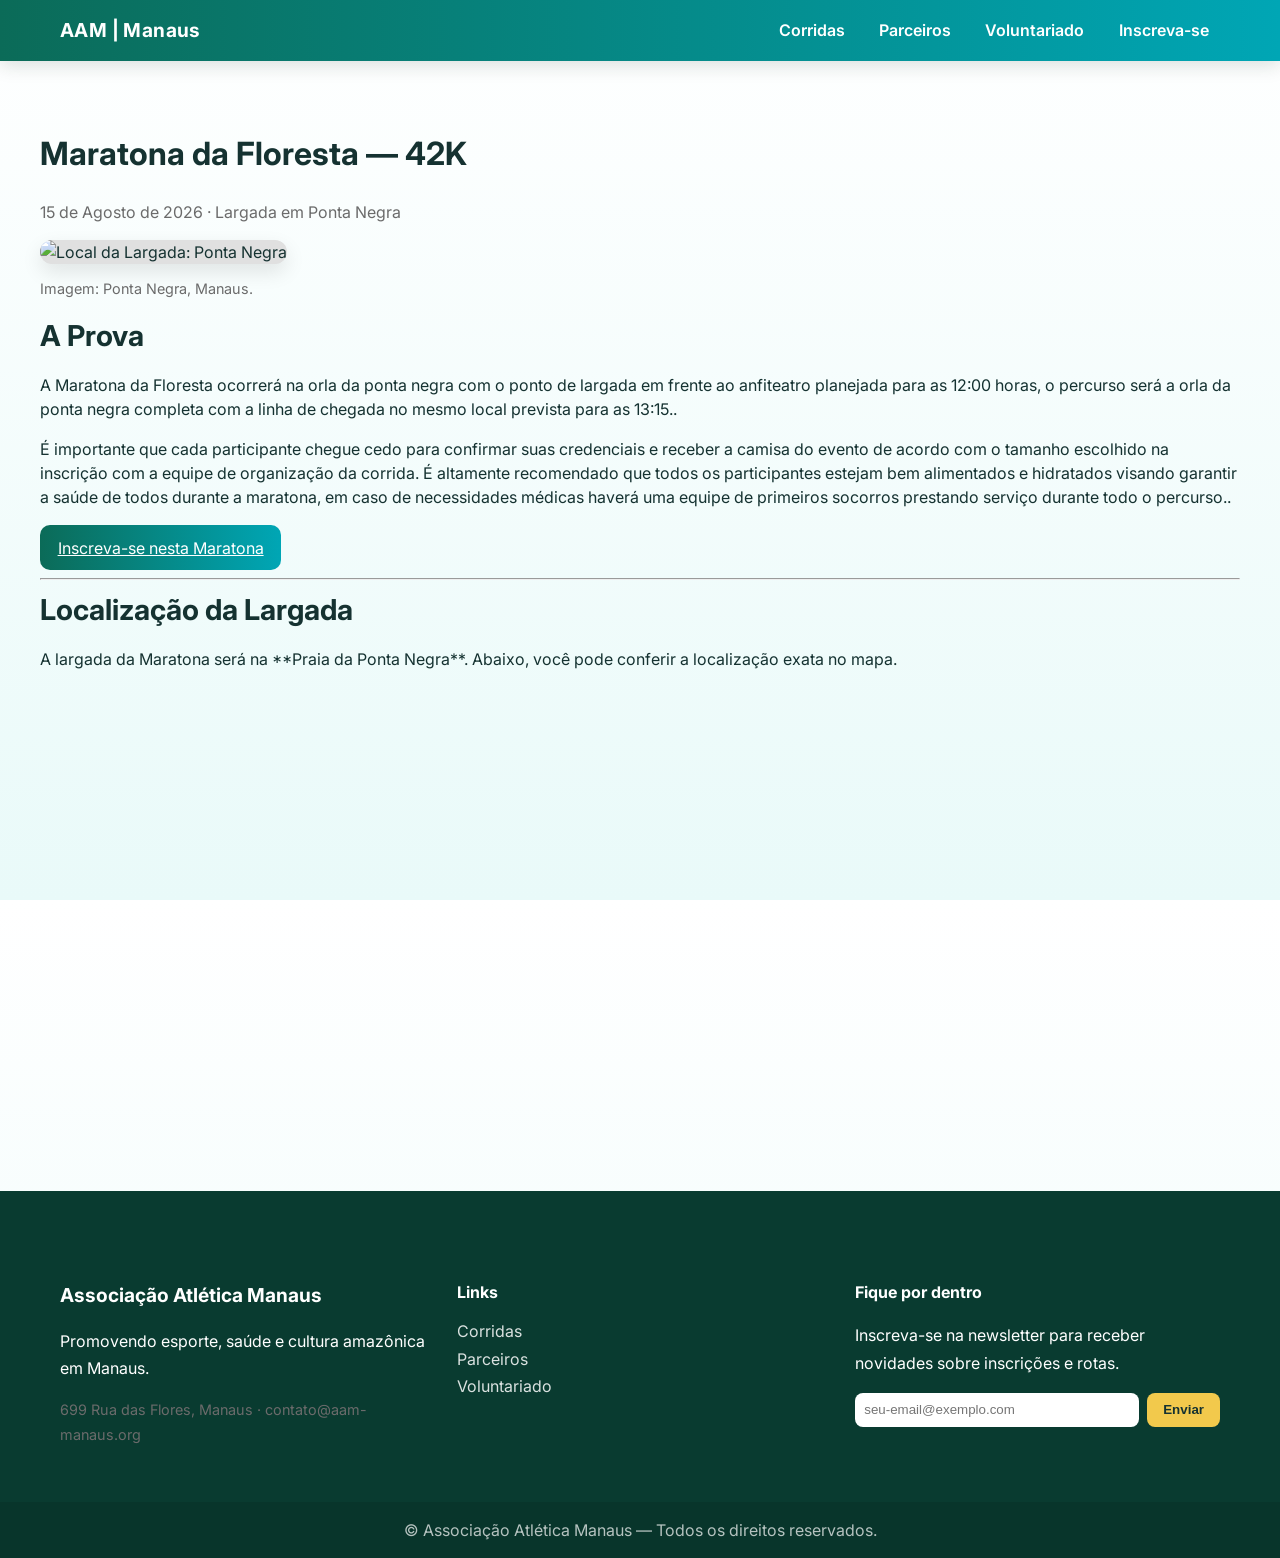
==== Corrida 1.html @ b6396d85 "Commit inicial: Projeto de Corridas AAM" ====
<!doctype html>
<html lang="pt-BR">
<head>
  <meta charset="utf-8">
  <meta name="viewport" content="width=device-width, initial-scale=1">
  <title>Maratona da Floresta — 42K | AAM Manaus</title>
  <link rel="stylesheet" href="styles.css">
  <link href="https://fonts.googleapis.com/css2?family=Inter:wght@300;400;600;700&display=swap" rel="stylesheet">
</head>
<body>
    <header class="site-header">
        <div class="container header-inner">
            <a class="brand" href="index.html">AAM | Manaus</a>
            <nav class="main-nav" aria-label="menu principal">
                <ul>
                    <li class="dropdown">
    <a href="#" class="dropbtn">Corridas</a>
    
    <div class="dropdown-content">
        <a href="Corrida 1.html">Maratona da Floresta — 42K</a>
        <a href="Corrida 2.html">Meia Maratona do Encontro — 21K</a>
        <a href="Corrida 3.html">Corrida do Rio — 10K</a>
        <a href="Corrida 4.html">Corridinha da Comunidade — 5K</a>
    </div>
</li>
                    <li><a class="btn" href="Parceiros/parceiros.html">Parceiros</a></li>
                    <li><a class="btn" href="volutarios/voluntarios.html">Voluntariado</a></li>
                    <li><a class="btn" href="inscricoes.html">Inscreva-se</a></li>
                </ul>
            </nav>
            <button class="menu-toggle" aria-expanded="false" aria-label="Abrir menu">☰</button>
        </div>
    </header>

  <main class="container section">
    
    <h1 class="page-title">Maratona da Floresta — 42K</h1>
    <p class="muted">15 de Agosto de 2026 · Largada em Ponta Negra</p>

    <div class="race-detail-grid">
      
      <div class="race-image-container">
        <img src="images/Corrida1.jpg" alt="Local da Largada: Ponta Negra" class="race-detail-image">
        <p class="small muted">Imagem: Ponta Negra, Manaus. </p>
      </div>

      <div class="race-content">
        <h2>A Prova</h2>
        <p>A Maratona da Floresta ocorrerá na orla da ponta negra com o ponto de largada em frente ao anfiteatro planejada para as 12:00 horas, o percurso será a orla da ponta negra completa com a linha de chegada no mesmo local prevista para as 13:15..</p>

        <p>É importante que cada participante chegue cedo para confirmar suas credenciais e receber a camisa do evento de acordo com o tamanho escolhido na inscrição com a equipe de organização da corrida. É altamente recomendado que todos os participantes estejam bem alimentados e hidratados visando garantir a saúde de todos durante a maratona, em caso de necessidades médicas haverá uma equipe de primeiros socorros prestando serviço durante todo o percurso..</p>

        <a href="inscricoes.html" class="primary">Inscreva-se nesta Maratona</a>
      </div>
    </div>
    
    <hr>
    
    <section class="map-section">
      <h2>Localização da Largada</h2>
      <p>A largada da Maratona será na **Praia da Ponta Negra**. Abaixo, você pode conferir a localização exata no mapa.</p>
      
      <div class="google-map">
        <iframe 
          src="https://www.google.com/maps/embed?pb=!1m18!1m12!1m3!1d3984.053782782806!2d-60.10668272559074!3d-3.057303796931707!2m3!1f0!2f0!3f0!3m2!1i1024!2i768!4f13.1!3m3!1m2!1s0x926c04f9547d700d%3A0xc3f1f77d5490795c!2sPraia%20da%20Ponta%20Negra!5e0!3m2!1spt-BR!2sbr!4v1678822600000!5m2!1spt-BR!2sbr" 
          width="100%" 
          height="450" 
          style="border:0;" 
          allowfullscreen="" 
          loading="lazy" 
          referrerpolicy="no-referrer-when-downgrade">
        </iframe>
      </div>
    </section>
  </main>

        <footer class="site-footer">
            <div class="container footer-inner">
                <div class="footer-col">
                    <h3>Associação Atlética Manaus</h3>
                    <p>Promovendo esporte, saúde e cultura amazônica em Manaus.</p>
                    <p class="muted small">699 Rua das Flores, Manaus · contato@aam-manaus.org</p>
                </div>

                <div class="footer-col">
                    <h4>Links</h4>
                    <ul>
                        <li><a href="index.html">Corridas</a></li>
                        <li><a href="Parceiros/parceiros.html">Parceiros</a></li>
                        <li><a href="volutarios/voluntarios.html">Voluntariado</a></li>
                    </ul>
                </div>

                <div class="footer-col">
                    <h4>Fique por dentro</h4>
                    <p>Inscreva-se na newsletter para receber novidades sobre inscrições e rotas.</p>
                    <form class="newsletter" action="#" method="post" onsubmit="alert('Obrigado! (formulário de demonstração)'); return false;">
                        <input type="email" placeholder="seu-email@exemplo.com" required>
                        <button type="submit">Enviar</button>
                    </form>
                </div>
            </div>

            <div class="copyright">
                © <span id="year"></span> Associação Atlética Manaus — Todos os direitos reservados.
            </div>
        </footer>
    </main>
    
<script>
// 3. Funcionalidade para o Dropdown de Corridas
        document.addEventListener('DOMContentLoaded', () => {
            const dropbtn = document.querySelector('.dropbtn');
            const dropdownContent = document.querySelector('.dropdown-content');

            if (dropbtn && dropdownContent) {
                // Alterna a classe 'show' para mostrar/esconder o menu
                dropbtn.addEventListener('click', function(e) {
                    e.preventDefault(); // Impede o link '#' de rolar a página para o topo
                    dropdownContent.classList.toggle('show');
                });

                // Fecha o dropdown se o usuário clicar fora dele
                document.addEventListener('click', function(e) {
                    if (!dropbtn.contains(e.target) && !dropdownContent.contains(e.target)) {
                        dropdownContent.classList.remove('show');
                    }
                });
            }
        });
        
        // FIM do script
    </script> 
</body>
</html>
---- styles.css ----
:root{
    /* CORES */
    --bg: #ffffff;
    --card: #f5fbfb;
    --muted: #6b6b6b;
    --accent-1: #0b6b58; /* verde amazônico */
    --accent-2: #00a6b5; /* azul rio */
    --accent-3: #f2c94c; /* amarelo solar */
    --glass: rgba(255,255,255,0.7);

    /* LAYOUT */
    --radius: 14px;
    --max-width: 1200px; 
    --container-pad: 1.25rem;

    /* TIPOGRAFIA */
    font-family: 'Inter', system-ui, -apple-system, 'Segoe UI', Roboto, 'Helvetica Neue', Arial, sans-serif;
    font-size: 16px;
}

/* Base Reset & Typography */
*, *::before, *::after {
    box-sizing: border-box;
}
html, body {
    height: 100%;
}
body {
    margin: 0;
    background: linear-gradient(180deg, var(--bg) 0%, #e9faf9 100%);
    color: #153231;
    -webkit-font-smoothing: antialiased;
    -moz-osx-font-smoothing: grayscale;
    line-height: 1.5;
}
a { color: var(--accent-2); }
.muted { color: var(--muted); }
.small { font-size: 0.9rem; }
h2 { margin: 0 0 0.5rem 0; font-size: 1.8rem; }
h3 { margin: 0; font-size: 1.25rem; }
h4 { margin-top: 0; }

/* Container & Sections */
.container {
    max-width: var(--max-width);
    margin: 0 auto;
    padding: 2.5rem var(--container-pad); 
}
.section { padding: 3rem 0; }
.section.alt { background: linear-gradient(180deg, rgba(255,255,255,0.6), rgba(240,250,249,0.9)); }


/* Botões */
.btn {
    text-decoration: none;
    font-weight: 700;
    cursor: pointer;
    text-align: center;
    transition: all 0.2s ease-in-out;
}
.primary {
    display: inline-block;
    background: linear-gradient(90deg, var(--accent-1), var(--accent-2));
    color: white;
    padding: 0.65rem 1.1rem;
    border-radius: 10px;
    border: none;
}
.primary:hover { opacity: 0.9; transform: translateY(-1px); }

.secondary {
    display: inline-block;
    background: transparent;
    color: var(--accent-1);
    border: 2px solid var(--accent-1);
    padding: 0.55rem 1rem;
    border-radius: 10px;
    font-weight: 600;
}
.secondary:hover { background: var(--accent-1); color: white; }

.btn.small {
    padding: 0.4rem 0.8rem;
    border-radius: 8px;
    background: var(--accent-2);
    color: white;
    font-size: 0.9rem;
}
.btn.small:hover { background: var(--accent-1); }
.link { color: var(--accent-1); text-decoration: none; font-weight: 600; }
.link:hover { text-decoration: underline; }


/* Header & Navigation */
.site-header {
    background: linear-gradient(90deg, var(--accent-1), var(--accent-2));
    color: white;
    position: sticky;
    top: 0;
    z-index: 100;
    box-shadow: 0 4px 18px rgba(5,40,30,0.15);
}
.header-inner {
    display: flex;
    align-items: center;
    justify-content: space-between;
    padding: 1rem var(--container-pad); 
}
.brand {
    font-weight: 700;
    text-decoration: none;
    color: white;
    font-size: 1.2rem;
    letter-spacing: 0.4px;
}
.main-nav ul {
    list-style: none;
    margin: 0;
    padding: 0;
    display: flex;
    gap: 0.75rem;
    align-items: center;
}
.main-nav a {
    color: white;
    text-decoration: none;
    padding: 0.45rem 0.7rem;
    border-radius: 8px;
    font-weight: 600;
}
.main-nav a:hover { background: rgba(255,255,255,0.12); }
.btn.header-btn { 
    background: rgba(255,255,255,0.18);
    border: 1px solid rgba(255,255,255,0.3);
    padding: 0.4rem 0.9rem;
    border-radius: 10px;
}
.menu-toggle {
    display: none;
    background: none;
    border: 0;
    color: white;
    font-size: 1.5rem;
    padding: 0.5rem;
    cursor: pointer;
}

/* Hero Section (Com imagem de fundo) */
.hero {
    position: relative;
    background-size: cover;
    background-position: center top 20%; /* FOCA no topo para mostrar o Teatro Amazonas */
    background-repeat: no-repeat;
    min-height: 550px; 
    color: white;
    display: flex;
    align-items: center;
}
.hero .overlay {
    position: absolute;
    inset: 0;
    background: rgba(0,0,0,0.55); /* Levemente mais escuro para melhor contraste */
}
.hero-inner {
    position: relative;
    z-index: 2;
    padding-top: 2rem; 
    padding-bottom: 2rem;
}
.hero-text {
    flex: 1;
    max-width: 60%; 
}
.hero h1 { 
    font-size: 2.5rem; 
    margin: 0 0 0.5rem 0;
    text-shadow: 0 2px 4px rgba(0,0,0,0.5);
}
.lead {
    color: #f0f0f0; 
    margin: 0 0 1.5rem 0;
    font-size: 1.15rem;
}

/* Contagem Regressiva */
.countdown {
    display: flex;
    gap: 0.75rem;
    margin: 1.25rem 0 1.5rem 0;
}
.countdown div {
    background: var(--glass);
    backdrop-filter: blur(5px);
    border-radius: 12px;
    padding: 0.8rem 1rem;
    min-width: 75px;
    text-align: center;
    box-shadow: 0 6px 20px rgba(13,57,50,0.1);
    color: #153231;
}
.countdown strong {
    display: block;
    font-size: 1.75rem;
    font-weight: 700;
    color: var(--accent-1);
}
.countdown span {
    font-size: 0.8rem;
    text-transform: uppercase;
    font-weight: 600;
    color: var(--muted);
}
.hero-cta a { margin-right: 0.75rem; }

/* Races Grid (Cards com Imagem) */
.races-grid {
    display: grid;
    grid-template-columns: repeat(2, 1fr);
    gap: 1.5rem;
    margin-top: 1.5rem;
}
.race-card {
    /* Estilos para usar background-image */
    background-size: cover;
    background-position: center; /* Ponto central da imagem */
    background-repeat: no-repeat; /* EVITA REPETIÇÃO DA IMAGEM */
    height: 300px;
    position: relative;
    border-radius: 14px;
    overflow: hidden;
    color: white;
    display: flex;
    align-items: flex-end;
    box-shadow: 0 10px 30px rgba(0,0,0,0.3);
    transition: transform 0.3s ease;
}

/* AJUSTES INDIVIDUAIS PARA MELHOR CORTE (Foco no ponto principal da imagem) */
.race-card:nth-child(1) { /* Maratona da Floresta (Corrida de rua) */
    background-position: center 40%; 
}
.race-card:nth-child(2) { /* Meia Maratona do Encontro (Rio Negro) */
    background-position: center; 
}
.race-card:nth-child(3) { /* Corrida do Rio (Floresta) */
    background-position: center bottom; /* Foca mais na floresta */
}
.race-card:nth-child(4) { /* Corridinha da Comunidade (Voluntário) */
    background-position: center; 
}
/* FIM DOS AJUSTES INDIVIDUAIS */

.race-card:hover {
    transform: translateY(-5px);
    box-shadow: 0 15px 40px rgba(0,0,0,0.4);
}

/* REGRA ATUALIZADA para melhorar o contraste e adicionar o blur */
.race-card .race-overlay { 
    background: linear-gradient(180deg, transparent 0%, rgba(0,0,0,0.75)); /* Começa o preto do topo (0%) e é mais opaco (0.75) */
    backdrop-filter: blur(2px); /* Adiciona o desfoque sutil na imagem de fundo */
    width: 100%;
    padding: 1.25rem;
    display: flex;
    flex-direction: column;
    gap: 0.5rem;
}
/* FIM DA REGRA ATUALIZADA */

/* NOVO BLOCO: Estilos para o título da corrida como link (efeito sublinhado) */
.race-card .race-title-link {
    text-decoration: none; /* Remove sublinhado padrão */
    color: white;
    transition: color 0.2s, text-decoration 0.2s; /* Adiciona transição para o sublinhado e cor */
}

/* Efeito de Sublinhado e Cor ao passar o mouse (HOVER) */
.race-card .race-title-link:hover {
    text-decoration: underline; /* Adiciona o sublinhado ao passar o mouse */
    color: var(--accent-3); /* Opcional: muda a cor no hover para dar feedback (amarelo) */
}

.race-card .race-title-link h3 {
    margin: 0; /* Remove a margem padrão do h3 para encostar no link */
}
/* FIM DO NOVO BLOCO */

.race-card h3 { font-size: 1.4rem; }
.race-card .meta { 
    color: rgba(255,255,255,0.85); 
    font-size: 0.95rem; 
    margin-bottom: 0;
}

/* Programs Grid */
.programs-grid {
    display: grid;
    grid-template-columns: repeat(3, 1fr);
    gap: 1.5rem;
    margin-top: 1.5rem;
}
.program-card {
    background: var(--card);
    padding: 1.25rem;
    border-radius: 12px;
    box-shadow: 0 6px 18px rgba(6,40,35,0.06);
    border-left: 4px solid var(--accent-2);
}
.program-card p { color: var(--muted); }

/* Partners */
.partners-grid {
    display: flex;
    gap: 1.25rem;
    flex-wrap: wrap;
    margin-top: 1.5rem;
    align-items: center;
}
.partner {
    background: var(--card);
    padding: 0.8rem 1.2rem;
    border-radius: 10px;
    box-shadow: 0 4px 12px rgba(6,40,35,0.08);
    font-weight: 600;
    color: var(--accent-1);
    font-size: 0.9rem;
}

/* Volunteer Section */
#volunteer {
    text-align: center;
    padding-bottom: 4rem;
    padding-top: 4rem;
}
#volunteer p { max-width: 600px; margin: 1rem auto 2rem auto; }

/* Footer */
.site-footer {
    background: #093b30;
    color: white;
    padding-top: 3rem;
}
.footer-inner {
    display: flex;
    gap: 2rem;
    align-items: flex-start;
    justify-content: space-between;
}
.footer-col {
    flex: 1;
    min-width: 180px;
    line-height: 1.7;
}
.footer-col h3 { font-size: 1.2rem; }
.footer-col h4 { font-size: 1rem; margin-bottom: 0.75rem; }
.footer-col ul { list-style: none; padding: 0; margin: 0; }
.footer-col a { color: rgba(255,255,255,0.85); text-decoration: none; }
.footer-col a:hover { color: var(--accent-3); }

.newsletter { display: flex; gap: 0.5rem; margin-top: 0.75rem; }
.newsletter input { 
    flex: 1; 
    padding: 0.6rem; 
    border-radius: 8px; 
    border: 0;
    min-width: 100px;
}
.newsletter button { 
    padding: 0.6rem 1rem; 
    border-radius: 8px; 
    border: 0;
    background: var(--accent-3);
    color: #153231;
    font-weight: 700;
}

.copyright {
    text-align: center;
    padding: 1rem 0;
    background: rgba(0,0,0,0.1);
    color: rgba(255,255,255,0.7);
}


/* --- RESPONSIVIDADE --- */

/* Tablet/Small Desktop (max-width: 900px) */
@media (max-width: 900px) {
    .header-inner { padding: 0.75rem var(--container-pad); }
    .hero-inner { flex-direction: column; align-items: flex-start; }
    .hero-text { max-width: 100%; text-align: center; } /* CENTRALIZA TEXTO NO MOBILE */
    .hero h1 { font-size: 2rem; }
    .hero { min-height: 400px; } /* Altura menor no mobile */
    .hero-cta { 
        display: flex;
        flex-direction: column;
        gap: 0.75rem;
    }
    .hero-cta a { margin-right: 0; width: 100%; }
    .countdown { justify-content: center; }
    
    .races-grid { gap: 1rem; }

    /* Navegação Mobile */
    .main-nav { 
        display: block; 
        position: absolute;
        left: 0;
        right: 0;
        top: 66px; 
        background: linear-gradient(180deg, var(--accent-1), var(--accent-2));
        box-shadow: 0 10px 20px rgba(0,0,0,0.15);
        max-height: 0;
        overflow: hidden;
        transition: max-height 0.3s ease-in-out;
    }
    .main-nav.open {
        max-height: 400px; 
        padding: 1rem 0;
    }
    .main-nav ul {
        flex-direction: column;
        gap: 0.25rem;
        align-items: stretch;
        padding: 0 var(--container-pad);
    }
    .main-nav a { 
        padding: 0.65rem 1rem;
        border-radius: 4px;
        display: block;
    }
    .main-nav a:hover { background: rgba(255,255,255,0.15); }

    .menu-toggle { display: block; }

    /* Footer */
    .footer-inner { flex-direction: column; }
    .footer-col { min-width: auto; }
}

/* Mobile Devices (max-width: 650px) */
@media (max-width: 650px) {
    :root { --container-pad: 1rem; }
    .container { padding: 2rem var(--container-pad); }
    
    .races-grid { grid-template-columns: 1fr; }
    .programs-grid { grid-template-columns: 1fr; }
    .race-card { height: 200px; }

    .hero-text { text-align: center; }
    .countdown div { min-width: 60px; padding: 0.5rem; }
    .countdown strong { font-size: 1.4rem; }
    
    .newsletter { flex-direction: column; }
    .newsletter input, .newsletter button { width: 100%; }
}

/* FORMULÁRIO DE INSCRIÇÃO (ESPECÍFICO para inscricoes.html) */
.inscricao-form {
    max-width: 500px; /* Limita a largura para melhor legibilidade */
    margin: 2rem auto; /* Centraliza o formulário */
    padding: 2.5rem;
    background: var(--card); /* Fundo branco para parecer um "card" flutuante */
    border-radius: var(--radius); /* Cantos arredondados (14px) */
    box-shadow: 0 10px 30px rgba(0,0,0,0.08); /* Sombra suave para destacar */
    display: flex; /* Flexbox para organizar os campos */
    flex-direction: column;
    gap: 1rem; /* Espaçamento entre os campos */
}

.inscricao-form label {
    display: block;
    font-weight: 600; /* Semidegrido para labels */
    margin-bottom: 0.35rem;
    color: #153231;
}

/* Estilização dos campos de texto e seleção */
.inscricao-form input:not([type="checkbox"]), 
.inscricao-form select {
    width: 100%;
    padding: 0.75rem 1rem;
    border: 1px solid #ddd;
    border-radius: 8px; /* Cantos arredondados */
    font-size: 1rem;
    color: #153231;
    transition: border-color 0.2s ease-in-out, box-shadow 0.2s ease-in-out;
    -webkit-appearance: none; 
    -moz-appearance: none; 
    appearance: none;
}

/* Foco e destaque */
.inscricao-form input:not([type="checkbox"]):focus,
.inscricao-form select:focus {
    border-color: var(--accent-2); /* Borda azul ao focar */
    outline: none;
    box-shadow: 0 0 0 3px rgba(0, 166, 181, 0.15); /* Sombra sutil com a cor azul */
}

/* Estilo para a seta de dropdown (select) */
.inscricao-form select {
    /* SVG para seta customizada, mantendo a estética limpa */
    background-image: url("data:image/svg+xml,%3Csvg xmlns='http://www.w3.org/2000/svg' width='16' height='16' fill='%236b6b6b' class='bi bi-chevron-down' viewBox='0 0 16 16'%3E%3Cpath fill-rule='evenodd' d='M1.646 4.646a.5.5 0 0 1 .708 0L8 10.293l5.646-5.647a.5.5 0 0 1 .708.708l-6 6a.5.5 0 0 1-.708 0l-6-6a.5.5 0 0 1 0-.708z'/%3E%3C/svg%3E");
    background-repeat: no-repeat;
    background-position: right 1rem center;
    background-size: 0.75rem;
    padding-right: 2.5rem;
}

/* Estilo para o checkbox de regulamento */
.inscricao-form .checkbox {
    display: flex;
    align-items: center;
    gap: 0.75rem;
    margin-top: 0.5rem;
}

.inscricao-form .checkbox label {
    display: inline;
    margin-bottom: 0;
    font-weight: 400;
    cursor: pointer;
}

.inscricao-form .checkbox input[type="checkbox"] {
    /* Usa a cor de destaque da marca (verde) */
    accent-color: var(--accent-1); 
    width: 1.1rem;
    height: 1.1rem;
    cursor: pointer;
}

/* Força o botão primário a ocupar 100% dentro do formulário */
.inscricao-form button[type="submit"].primary {
    width: 100%;
    margin-top: 1.5rem;
}

.race-detail-image {
    width: 100%; /* Esta é a regra principal! */
    height: auto;
    border-radius: var(--radius);
    box-shadow: 0 8px 20px rgba(0,0,0,0.1);
    background-color: #e0e0e0; /* Fundo cinza para o placeholder */
    object-fit: cover;
}

/* --- ESTILOS PARA DROPDOWN DE CORRIDAS --- */

/* Contêiner principal (o LI) */
.dropdown {
    position: relative; /* Essencial para que o menu flutue corretamente */
    display: inline-block;
}

/* O botão/link principal */
.dropbtn {
    /* Mantém os mesmos estilos dos outros links de navegação */
}

/* O conteúdo do menu flutuante */
.dropdown-content {
    display: none; /* ESCONDE o menu por padrão */
    position: absolute;
    background-color: var(--accent-1); /* Cor de fundo do dropdown */
    min-width: 240px;
    box-shadow: 0px 8px 16px 0px rgba(0,0,0,0.2);
    z-index: 101; /* Garante que fique acima de outros elementos (como as sections) */
    top: 100%; /* Posiciona abaixo do link "Corridas" */
    left: 0;
    border-radius: 0 0 8px 8px; /* Arredonda só a parte de baixo */
    padding: 0.5rem 0;
}

/* Estilos dos links internos do dropdown */
.dropdown-content a {
    color: white; 
    padding: 0.75rem 1rem;
    text-decoration: none;
    display: block; /* Ocupa a largura total */
    text-align: left;
    transition: background-color 0.2s;
    font-weight: 500;
}

/* Efeito hover nos links internos */
.dropdown-content a:hover {
    background-color: var(--accent-2); /* Azul mais claro no hover */
}

/* REGRA QUE MOSTRA O DROPDOWN quando a classe 'show' é adicionada via JS */
.dropdown-content.show {
    display: block;
}

/* AJUSTE PARA MOBILE: O dropdown deve ser apenas um item listado */
@media (max-width: 900px) {
    .dropdown {
        width: 100%; /* Ocupa a largura total no menu mobile */
    }
    .dropdown-content {
        position: static; /* Não flutua no menu mobile, fica abaixo do botão */
        box-shadow: none;
        min-width: 100%;
        border-radius: 0;
        background-color: rgba(0, 0, 0, 0.1); /* Um fundo sutil para diferenciar */
        padding: 0;
        margin-top: -0.25rem; /* Puxa para cima para ficar junto */
    }
    .dropdown-content a {
        padding-left: 1.5rem; /* Recuo para mostrar que são sub-itens */
    }
}
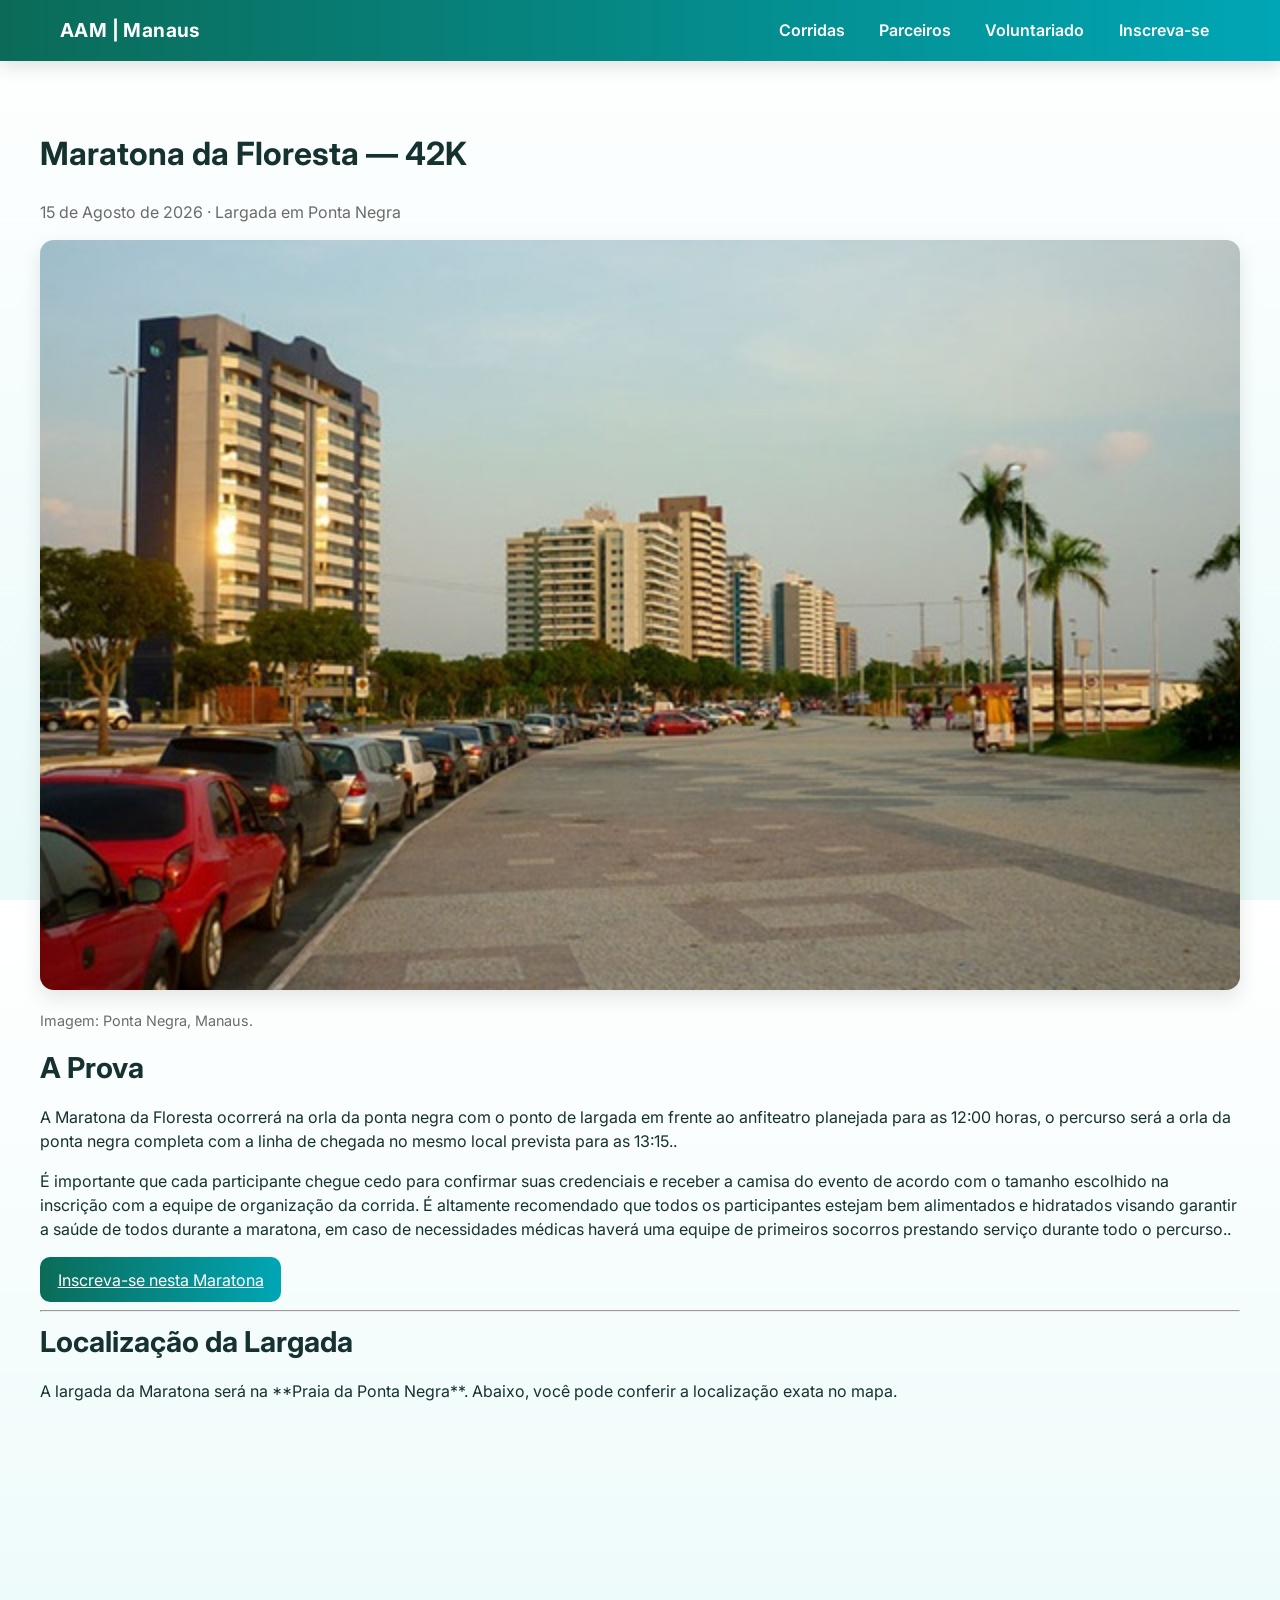
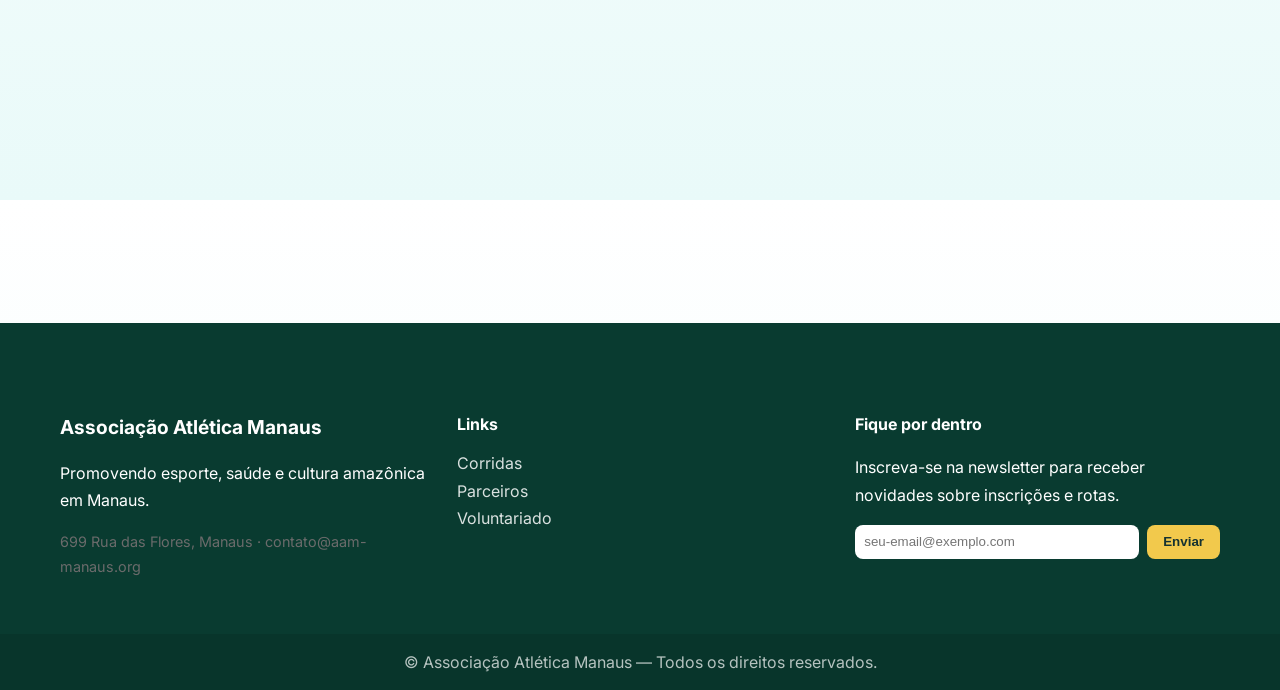
==== commit a0379b32: "Altera o nome da pasta de imagens para img" ====
--- a/Corrida 1.html
+++ b/Corrida 1.html
@@ -40,7 +40,7 @@
     <div class="race-detail-grid">
       
       <div class="race-image-container">
-        <img src="images/Corrida1.jpg" alt="Local da Largada: Ponta Negra" class="race-detail-image">
+        <img src="img/Corrida1.jpg" alt="Local da Largada: Ponta Negra" class="race-detail-image">
         <p class="small muted">Imagem: Ponta Negra, Manaus. </p>
       </div>
 
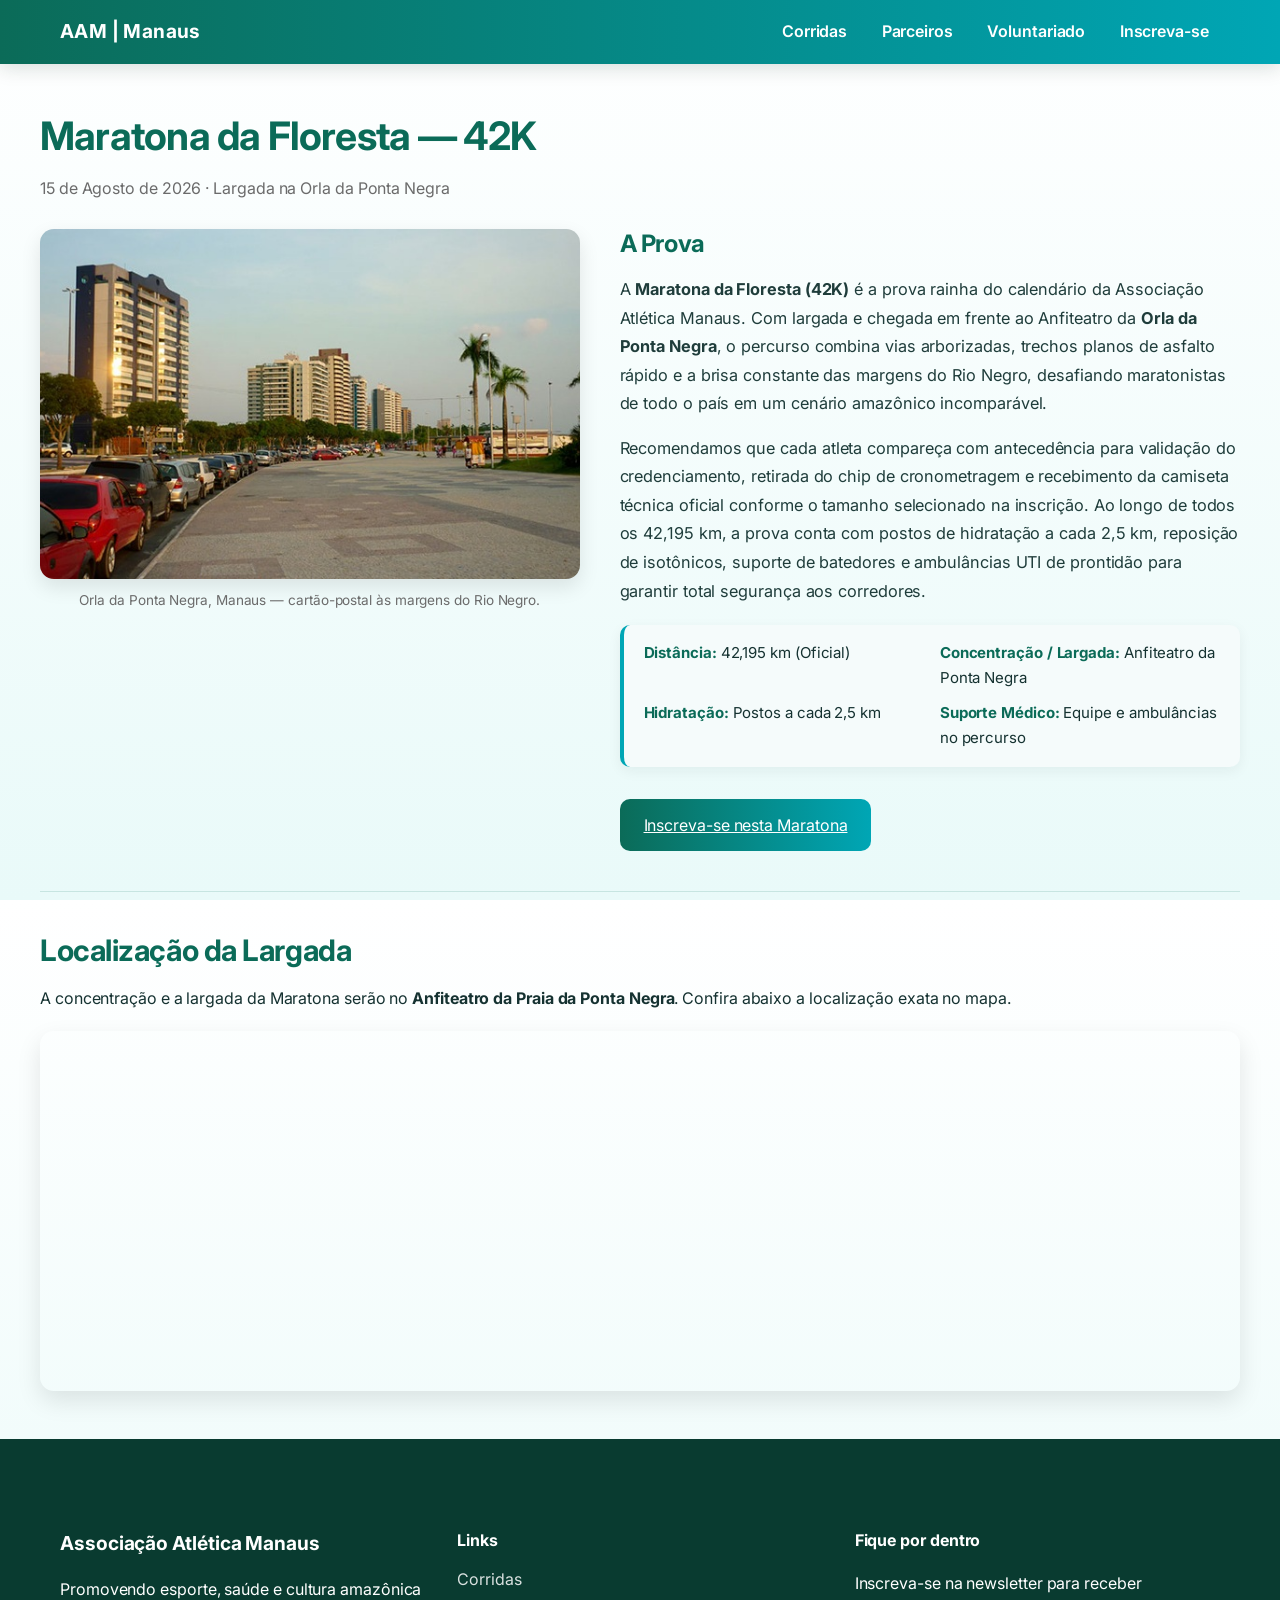
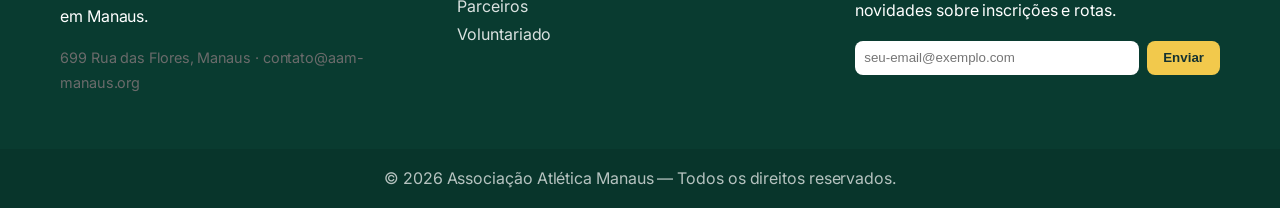
==== commit d02349af: "Atualiza layout responsivo, imagens, textos reais das corridas, favicon e README profissional" ====
--- a/Corrida 1.html
+++ b/Corrida 1.html
@@ -4,6 +4,7 @@
   <meta charset="utf-8">
   <meta name="viewport" content="width=device-width, initial-scale=1">
   <title>Maratona da Floresta — 42K | AAM Manaus</title>
+  <link rel="icon" type="image/svg+xml" href="img/favicon.svg">
   <link rel="stylesheet" href="styles.css">
   <link href="https://fonts.googleapis.com/css2?family=Inter:wght@300;400;600;700&display=swap" rel="stylesheet">
 </head>
@@ -14,15 +15,14 @@
             <nav class="main-nav" aria-label="menu principal">
                 <ul>
                     <li class="dropdown">
-    <a href="#" class="dropbtn">Corridas</a>
-    
-    <div class="dropdown-content">
-        <a href="Corrida 1.html">Maratona da Floresta — 42K</a>
-        <a href="Corrida 2.html">Meia Maratona do Encontro — 21K</a>
-        <a href="Corrida 3.html">Corrida do Rio — 10K</a>
-        <a href="Corrida 4.html">Corridinha da Comunidade — 5K</a>
-    </div>
-</li>
+                        <a href="#" class="dropbtn">Corridas</a>
+                        <div class="dropdown-content">
+                            <a href="Corrida 1.html">Maratona da Floresta — 42K</a>
+                            <a href="Corrida 2.html">Meia Maratona do Encontro — 21K</a>
+                            <a href="Corrida 3.html">Corrida do Rio — 10K</a>
+                            <a href="Corrida 4.html">Corridinha da Comunidade — 5K</a>
+                        </div>
+                    </li>
                     <li><a class="btn" href="Parceiros/parceiros.html">Parceiros</a></li>
                     <li><a class="btn" href="volutarios/voluntarios.html">Voluntariado</a></li>
                     <li><a class="btn" href="inscricoes.html">Inscreva-se</a></li>
@@ -33,22 +33,27 @@
     </header>
 
   <main class="container section">
-    
     <h1 class="page-title">Maratona da Floresta — 42K</h1>
-    <p class="muted">15 de Agosto de 2026 · Largada em Ponta Negra</p>
+    <p class="muted">15 de Agosto de 2026 · Largada na Orla da Ponta Negra</p>
 
     <div class="race-detail-grid">
-      
       <div class="race-image-container">
         <img src="img/Corrida1.jpg" alt="Local da Largada: Ponta Negra" class="race-detail-image">
-        <p class="small muted">Imagem: Ponta Negra, Manaus. </p>
+        <p class="small muted">Orla da Ponta Negra, Manaus — cartão-postal às margens do Rio Negro.</p>
       </div>
 
       <div class="race-content">
         <h2>A Prova</h2>
-        <p>A Maratona da Floresta ocorrerá na orla da ponta negra com o ponto de largada em frente ao anfiteatro planejada para as 12:00 horas, o percurso será a orla da ponta negra completa com a linha de chegada no mesmo local prevista para as 13:15..</p>
+        <p>A <strong>Maratona da Floresta (42K)</strong> é a prova rainha do calendário da Associação Atlética Manaus. Com largada e chegada em frente ao Anfiteatro da <strong>Orla da Ponta Negra</strong>, o percurso combina vias arborizadas, trechos planos de asfalto rápido e a brisa constante das margens do Rio Negro, desafiando maratonistas de todo o país em um cenário amazônico incomparável.</p>
 
-        <p>É importante que cada participante chegue cedo para confirmar suas credenciais e receber a camisa do evento de acordo com o tamanho escolhido na inscrição com a equipe de organização da corrida. É altamente recomendado que todos os participantes estejam bem alimentados e hidratados visando garantir a saúde de todos durante a maratona, em caso de necessidades médicas haverá uma equipe de primeiros socorros prestando serviço durante todo o percurso..</p>
+        <p>Recomendamos que cada atleta compareça com antecedência para validação do credenciamento, retirada do chip de cronometragem e recebimento da camiseta técnica oficial conforme o tamanho selecionado na inscrição. Ao longo de todos os 42,195 km, a prova conta com postos de hidratação a cada 2,5 km, reposição de isotônicos, suporte de batedores e ambulâncias UTI de prontidão para garantir total segurança aos corredores.</p>
+
+        <ul class="race-highlights">
+          <li><strong>Distância:</strong> 42,195 km (Oficial)</li>
+          <li><strong>Concentração / Largada:</strong> Anfiteatro da Ponta Negra</li>
+          <li><strong>Hidratação:</strong> Postos a cada 2,5 km</li>
+          <li><strong>Suporte Médico:</strong> Equipe e ambulâncias no percurso</li>
+        </ul>
 
         <a href="inscricoes.html" class="primary">Inscreva-se nesta Maratona</a>
       </div>
@@ -58,7 +63,7 @@
     
     <section class="map-section">
       <h2>Localização da Largada</h2>
-      <p>A largada da Maratona será na **Praia da Ponta Negra**. Abaixo, você pode conferir a localização exata no mapa.</p>
+      <p>A concentração e a largada da Maratona serão no <strong>Anfiteatro da Praia da Ponta Negra</strong>. Confira abaixo a localização exata no mapa.</p>
       
       <div class="google-map">
         <iframe 
@@ -74,62 +79,66 @@
     </section>
   </main>
 
-        <footer class="site-footer">
-            <div class="container footer-inner">
-                <div class="footer-col">
-                    <h3>Associação Atlética Manaus</h3>
-                    <p>Promovendo esporte, saúde e cultura amazônica em Manaus.</p>
-                    <p class="muted small">699 Rua das Flores, Manaus · contato@aam-manaus.org</p>
-                </div>
+  <footer class="site-footer">
+      <div class="container footer-inner">
+          <div class="footer-col">
+              <h3>Associação Atlética Manaus</h3>
+              <p>Promovendo esporte, saúde e cultura amazônica em Manaus.</p>
+              <p class="muted small">699 Rua das Flores, Manaus · contato@aam-manaus.org</p>
+          </div>
 
-                <div class="footer-col">
-                    <h4>Links</h4>
-                    <ul>
-                        <li><a href="index.html">Corridas</a></li>
-                        <li><a href="Parceiros/parceiros.html">Parceiros</a></li>
-                        <li><a href="volutarios/voluntarios.html">Voluntariado</a></li>
-                    </ul>
-                </div>
+          <div class="footer-col">
+              <h4>Links</h4>
+              <ul>
+                  <li><a href="index.html#races">Corridas</a></li>
+                  <li><a href="Parceiros/parceiros.html">Parceiros</a></li>
+                  <li><a href="volutarios/voluntarios.html">Voluntariado</a></li>
+              </ul>
+          </div>
 
-                <div class="footer-col">
-                    <h4>Fique por dentro</h4>
-                    <p>Inscreva-se na newsletter para receber novidades sobre inscrições e rotas.</p>
-                    <form class="newsletter" action="#" method="post" onsubmit="alert('Obrigado! (formulário de demonstração)'); return false;">
-                        <input type="email" placeholder="seu-email@exemplo.com" required>
-                        <button type="submit">Enviar</button>
-                    </form>
-                </div>
-            </div>
+          <div class="footer-col">
+              <h4>Fique por dentro</h4>
+              <p>Inscreva-se na newsletter para receber novidades sobre inscrições e rotas.</p>
+              <form class="newsletter" action="#" method="post" onsubmit="alert('Obrigado! (formulário de demonstração)'); return false;">
+                  <input type="email" placeholder="seu-email@exemplo.com" required>
+                  <button type="submit">Enviar</button>
+              </form>
+          </div>
+      </div>
 
-            <div class="copyright">
-                © <span id="year"></span> Associação Atlética Manaus — Todos os direitos reservados.
-            </div>
-        </footer>
-    </main>
+      <div class="copyright">
+          © <span id="year"></span> Associação Atlética Manaus — Todos os direitos reservados.
+      </div>
+  </footer>
     
-<script>
-// 3. Funcionalidade para o Dropdown de Corridas
-        document.addEventListener('DOMContentLoaded', () => {
-            const dropbtn = document.querySelector('.dropbtn');
-            const dropdownContent = document.querySelector('.dropdown-content');
+  <script>
+    document.addEventListener('DOMContentLoaded', () => {
+        const toggleButton = document.querySelector('.menu-toggle');
+        const mainNav = document.querySelector('.main-nav');
+        if (toggleButton && mainNav) {
+            toggleButton.addEventListener('click', function() {
+                mainNav.classList.toggle('open');
+                toggleButton.setAttribute('aria-expanded', mainNav.classList.contains('open'));
+            });
+        }
 
-            if (dropbtn && dropdownContent) {
-                // Alterna a classe 'show' para mostrar/esconder o menu
-                dropbtn.addEventListener('click', function(e) {
-                    e.preventDefault(); // Impede o link '#' de rolar a página para o topo
-                    dropdownContent.classList.toggle('show');
-                });
+        const dropbtn = document.querySelector('.dropbtn');
+        const dropdownContent = document.querySelector('.dropdown-content');
+        if (dropbtn && dropdownContent) {
+            dropbtn.addEventListener('click', function(e) {
+                e.preventDefault();
+                dropdownContent.classList.toggle('show');
+            });
+            document.addEventListener('click', function(e) {
+                if (!dropbtn.contains(e.target) && !dropdownContent.contains(e.target)) {
+                    dropdownContent.classList.remove('show');
+                }
+            });
+        }
 
-                // Fecha o dropdown se o usuário clicar fora dele
-                document.addEventListener('click', function(e) {
-                    if (!dropbtn.contains(e.target) && !dropdownContent.contains(e.target)) {
-                        dropdownContent.classList.remove('show');
-                    }
-                });
-            }
-        });
-        
-        // FIM do script
-    </script> 
+        const yearEl = document.getElementById('year');
+        if (yearEl) yearEl.textContent = new Date().getFullYear();
+    });
+  </script> 
 </body>
-</html>+</html>
--- a/styles.css
+++ b/styles.css
@@ -31,14 +31,17 @@
     color: #153231;
     -webkit-font-smoothing: antialiased;
     -moz-osx-font-smoothing: grayscale;
-    line-height: 1.5;
+    line-height: 1.65;
+    letter-spacing: -0.005em;
 }
 a { color: var(--accent-2); }
 .muted { color: var(--muted); }
 .small { font-size: 0.9rem; }
-h2 { margin: 0 0 0.5rem 0; font-size: 1.8rem; }
+h1 { font-size: clamp(1.9rem, 3.8vw, 2.55rem); line-height: 1.2; letter-spacing: -0.02em; margin: 0 0 0.5rem 0; }
+h2 { margin: 0 0 0.65rem 0; font-size: clamp(1.45rem, 2.5vw, 1.85rem); line-height: 1.25; letter-spacing: -0.015em; }
 h3 { margin: 0; font-size: 1.25rem; }
 h4 { margin-top: 0; }
+hr { border: 0; height: 1px; background: rgba(11, 107, 88, 0.15); margin: 2.5rem 0; }
 
 /* Container & Sections */
 .container {
@@ -183,10 +186,22 @@
 }
 
 /* Contagem Regressiva */
+.countdown-label {
+    margin: 0 0 0.4rem 0;
+    font-size: 0.9rem;
+    font-weight: 700;
+    text-transform: uppercase;
+    letter-spacing: 0.6px;
+    color: var(--accent-3);
+    text-shadow: 0 2px 4px rgba(0,0,0,0.6);
+}
+.countdown-label span {
+    color: #ffffff;
+}
 .countdown {
     display: flex;
     gap: 0.75rem;
-    margin: 1.25rem 0 1.5rem 0;
+    margin: 0 0 1.5rem 0;
 }
 .countdown div {
     background: var(--glass);
@@ -448,6 +463,7 @@
     .race-card { height: 200px; }
 
     .hero-text { text-align: center; }
+    .countdown-label { font-size: 0.8rem; }
     .countdown div { min-width: 60px; padding: 0.5rem; }
     .countdown strong { font-size: 1.4rem; }
     
@@ -539,11 +555,117 @@
 
 .race-detail-image {
     width: 100%; /* Esta é a regra principal! */
-    height: auto;
+    height: 350px;
+    max-height: 360px;
+    display: block;
     border-radius: var(--radius);
     box-shadow: 0 8px 20px rgba(0,0,0,0.1);
     background-color: #e0e0e0; /* Fundo cinza para o placeholder */
     object-fit: cover;
+}
+
+/* --- PÁGINA DE DETALHES DAS CORRIDAS --- */
+.page-title {
+    font-size: clamp(1.85rem, 3.5vw, 2.45rem);
+    margin: 0 0 0.35rem 0;
+    color: var(--accent-1);
+    font-weight: 700;
+}
+
+.race-detail-grid {
+    display: grid;
+    grid-template-columns: 1fr 1.15fr;
+    gap: 2.5rem;
+    align-items: start;
+    margin: 1.75rem 0 2.5rem 0;
+}
+
+.race-image-container {
+    position: relative;
+}
+
+.race-image-container p {
+    margin: 0.6rem 0 0 0;
+    text-align: center;
+    font-size: 0.85rem;
+    color: var(--muted);
+}
+
+.race-content h2 {
+    font-size: 1.5rem;
+    color: var(--accent-1);
+    margin: 0 0 1rem 0;
+}
+
+.race-content p {
+    font-size: 1.02rem;
+    line-height: 1.75;
+    color: #1f3d3b;
+    margin: 0 0 1rem 0;
+}
+
+.race-highlights {
+    list-style: none;
+    padding: 1rem 1.25rem;
+    margin: 1.25rem 0 1.5rem 0;
+    background: var(--card);
+    border-left: 4px solid var(--accent-2);
+    border-radius: 10px;
+    box-shadow: 0 4px 14px rgba(6,40,35,0.06);
+    display: grid;
+    grid-template-columns: repeat(2, 1fr);
+    gap: 0.65rem 1rem;
+    font-size: 0.94rem;
+}
+
+.race-highlights li strong {
+    color: var(--accent-1);
+}
+
+.race-content .primary {
+    margin-top: 0.5rem;
+    padding: 0.8rem 1.5rem;
+    font-size: 1rem;
+}
+
+.map-section h2 {
+    color: var(--accent-1);
+    margin-bottom: 0.5rem;
+}
+
+.google-map {
+    margin-top: 1.25rem;
+    border-radius: var(--radius);
+    overflow: hidden;
+    box-shadow: 0 10px 25px rgba(0,0,0,0.1);
+}
+
+.google-map iframe {
+    display: block;
+    width: 100%;
+    height: 360px;
+}
+
+@media (max-width: 900px) {
+    .race-detail-grid {
+        grid-template-columns: 1fr;
+        gap: 1.75rem;
+    }
+    .race-detail-image {
+        height: 280px;
+    }
+}
+
+@media (max-width: 650px) {
+    .race-detail-image {
+        height: 220px;
+    }
+    .race-highlights {
+        grid-template-columns: 1fr;
+    }
+    .google-map iframe {
+        height: 260px;
+    }
 }
 
 /* --- ESTILOS PARA DROPDOWN DE CORRIDAS --- */
